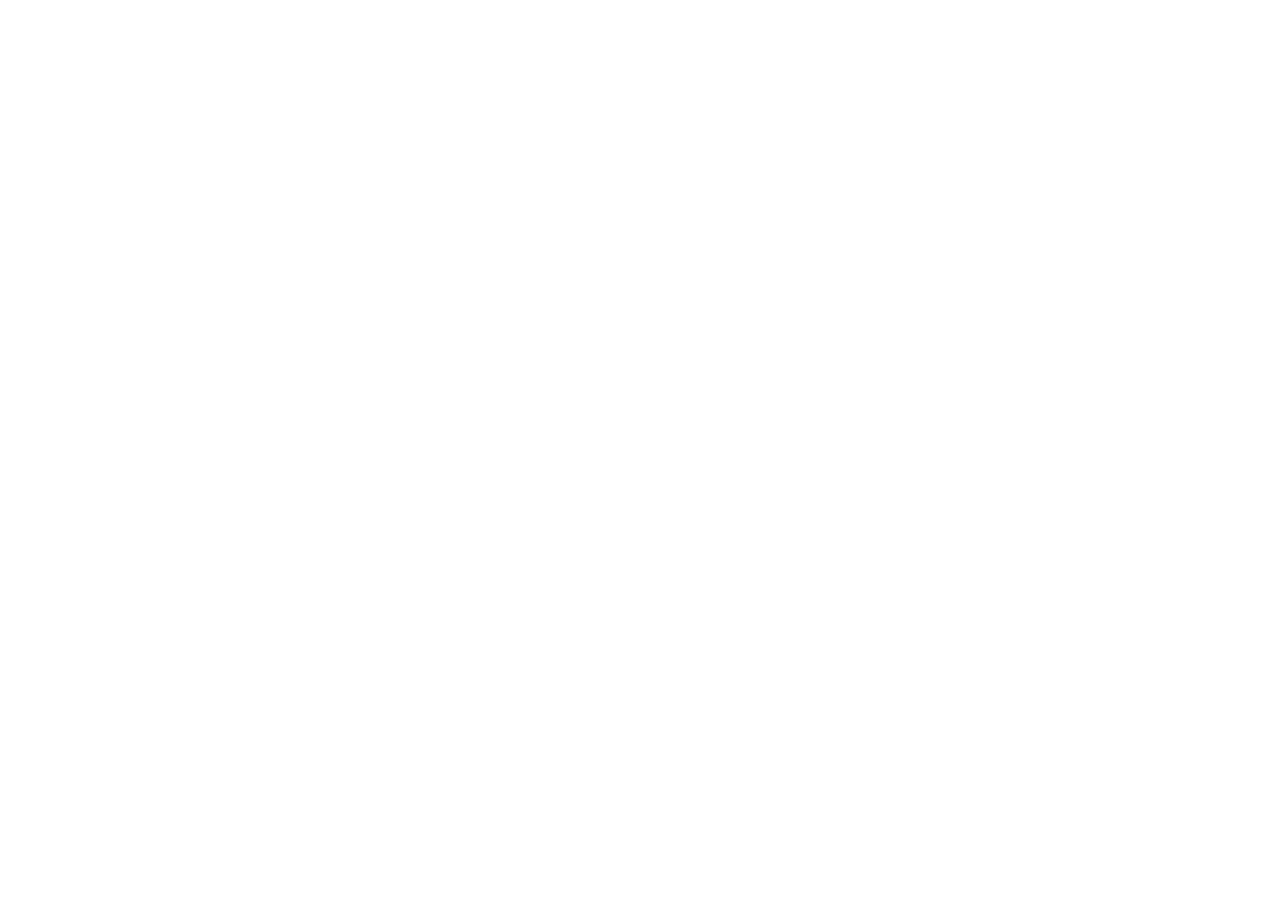
==== aboutme.html @ bd8b2602 "Changes to be committed: 	renamed:    TirelessTracker.html -> aboutme.html 	new file:   errorpage.ht" ====
<!DOCTYPE html>
<html lang="en">
<meta charset="UTF-8">
<title>Tireless Tracker - About Us</title>
<meta name="viewport" content="width=device-width,initial-scale=1">
<link rel="stylesheet" href="stylesheet.css">
<script src="myscripts.js"></script> 
<body>
    <header>
        
    </header>
    <main>

    </main>
    <footer>

    </footer>
</body>
</html>
---- stylesheet.css ----
html, body, div, span, applet, object, iframe, h1, h2, h3, h4, h5, h6, p, blockquote, pre, a, abbr, acronym, address, big, cite, code, del, dfn, em, img, ins, kbd, q, s, samp, small, strike, strong, sub, sup, tt, var, b, u, i, center, dl, dt, dd, ol, ul, li, fieldset, form, label, legend, table, caption, tbody, tfoot, thead, tr, th, td, article, aside, canvas, details, embed, figure, figcaption, footer, header, hgroup, menu, nav, output, ruby, section, summary, time, mark, audio, video 
{
	margin: 0;
	padding: 0;
	border: 0;
	font-size: 100%;
	font: inherit;
	vertical-align: baseline;
}
/* HTML5 display-role reset for older browsers */
article, aside, details, figcaption, figure, 
footer, header, hgroup, menu, nav, section {
	display: block;
}
body {
	line-height: 1;
}
ol, ul {
	list-style: none;
}
blockquote, q {
	quotes: none;
}
blockquote:before, blockquote:after,
q:before, q:after {
	content: '';
	content: none;
}
table {
	border-collapse: collapse;
	border-spacing: 0;
}

/* CSS RESET */
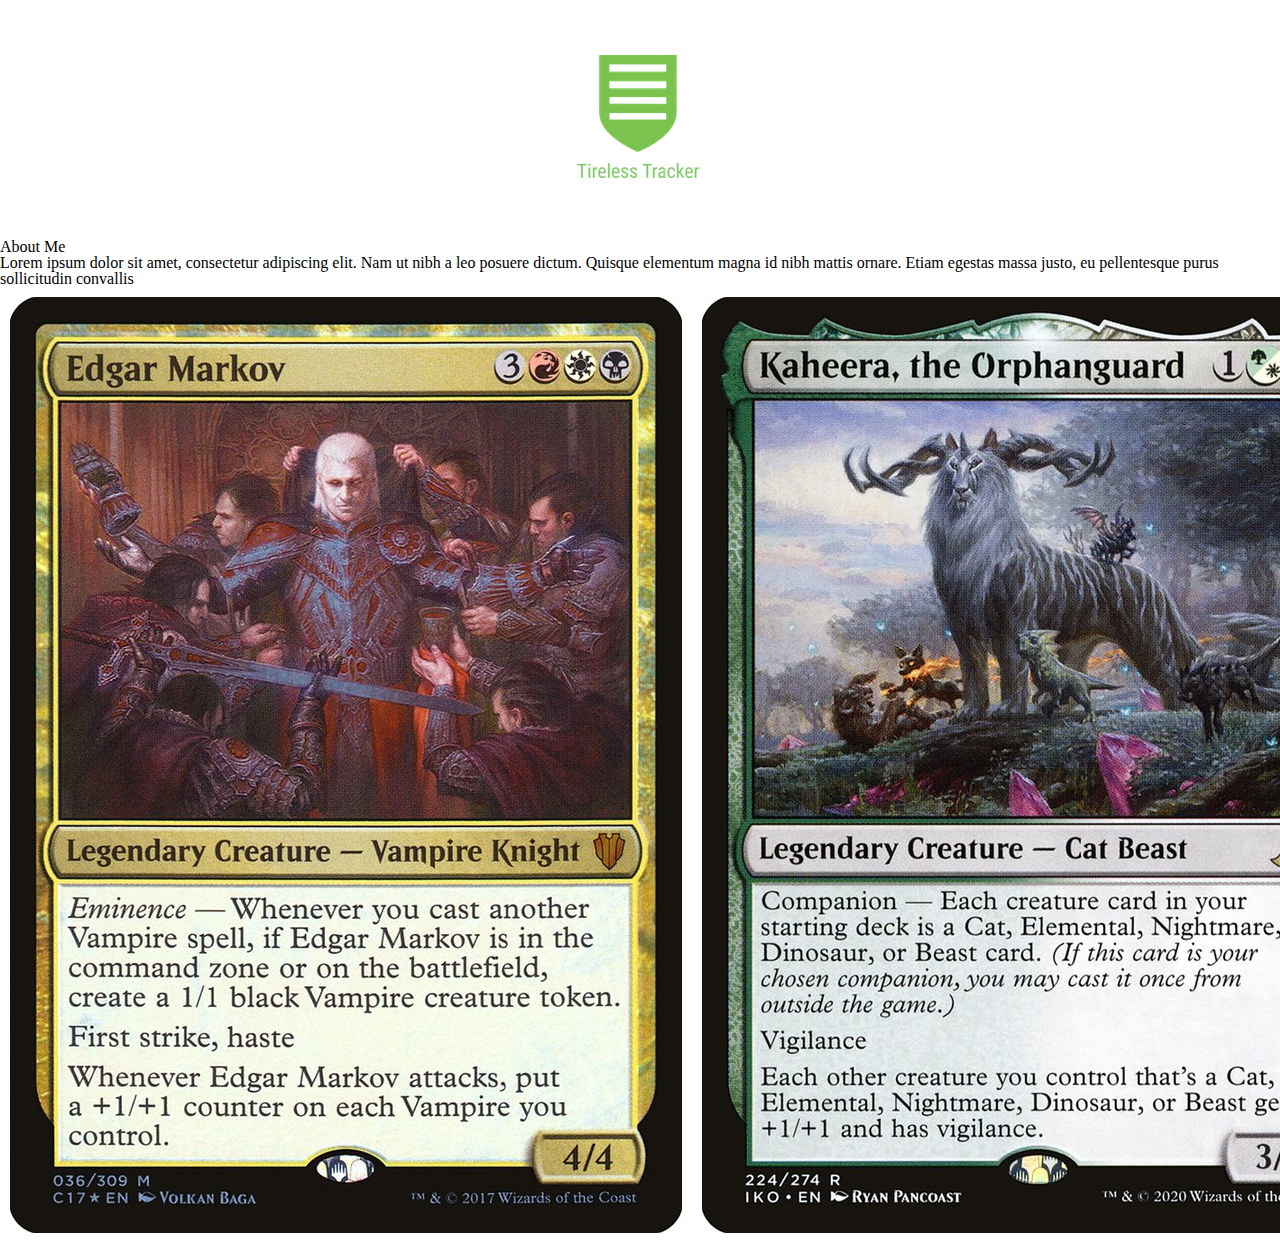
==== commit 3b07804a: "Changes to be committed: 	modified:   aboutme.html 	new file:   images/c17-36-edgar-markov.jpg 	new " ====
--- a/aboutme.html
+++ b/aboutme.html
@@ -1,16 +1,25 @@
 <!DOCTYPE html>
 <html lang="en">
-<meta charset="UTF-8">
-<title>Tireless Tracker - About Us</title>
-<meta name="viewport" content="width=device-width,initial-scale=1">
-<link rel="stylesheet" href="stylesheet.css">
-<script src="myscripts.js"></script> 
+<head>
+    <meta charset="UTF-8">
+    <title>Tireless Tracker</title>
+    <meta name="viewport" content="width=device-width,initial-scale=1">
+    <link rel="stylesheet" href="stylesheet.css">
+    <script src="myscripts.js"></script>
+</head>
 <body>
     <header>
-        
+        <a href="index.html"><img src="images/TirelessTrackerLogo.png"></a>
     </header>
     <main>
-
+        <h1>About Me</h1>
+        <p>Lorem ipsum dolor sit amet, consectetur adipiscing elit. Nam ut nibh a leo posuere dictum. Quisque elementum magna id nibh mattis ornare. Etiam egestas massa justo, eu pellentesque purus sollicitudin convallis</p>
+        <div id="aboutme_cards">
+            <img src="images/c17-36-edgar-markov.jpg" alt="Edgar Markov">
+            <img src="images/iko-224-kaheera-the-orphanguard.jpg" alt="Kaheera the Orhpanguard">
+            <img src="images/lci-229-gishath-sun-s-avatar.jpg" alt="Gishath, Sun's Avatar">
+            <img src="images/otc-235-niv-mizzet-parun.jpg" alt="Niv Mizzet, Parun">
+        </div>
     </main>
     <footer>
 
--- a/stylesheet.css
+++ b/stylesheet.css
@@ -33,3 +33,151 @@
 
 /* CSS RESET */
 
+/* Shared CSS */
+
+header {
+	display: flex;
+	justify-content: center;
+	padding: 2.5rem 0 2.5rem;
+}
+
+/* Login form */
+form {
+	border: 3px solid #f1f1f1;
+}
+
+input[type=text], input[type=password] {
+	width: 100%;
+	padding: 12px 20px;
+	margin: 8px 0;
+	display: inline-block;
+	border: 1px solid #ccc;
+	box-sizing: border-box;
+}
+
+button {
+	background-color: #04AA6D;
+	color: white;
+	padding: 14px 20px;
+	margin: 8px 0;
+	border: none;
+	cursor: pointer;
+	width: 100%;
+}
+
+button:hover {
+	opacity: 0.8;
+}
+
+.cancelbtn {
+	width: auto;
+	padding: 10px 18px;
+	background-color: #f44336;
+}
+
+.imgcontainer {
+	text-align: center;
+	margin: 24px 0 12px 0;
+}
+
+img.avatar {
+	width: 40%;
+	border-radius: 50%;
+}
+
+.container {
+	padding: 16px;
+}
+
+span.psw {
+	float: right;
+	padding-top: 16px;
+}
+
+iframe {
+	padding-left: 15px;
+}
+
+#main_build {
+	display: flex;
+
+}
+
+#aboutme_cards{
+	display: flex;
+	align-content: space-between;
+}
+
+#aboutme_cards img{
+	width:100%;
+	padding: 10px 10px 10px 10px;
+}
+
+@media screen and (max-width: 300px) {
+	span.psw {
+		display: block;
+		float: none;
+		}
+	.cancelbtn {
+		width: 100%;
+	}
+} 
+
+/* registration form  */
+
+.form-container {
+	min-height: 100vh;
+	display: flex;
+	align-items: center;
+	justify-content: center;
+	padding: 20px;
+	padding-bottom: 60px;
+	background: #eee
+}
+
+.form-container form {
+	padding: 20px;
+	border-radius: 5px;
+	box-shadow: 0 5px 10px #29292929;
+	background: #fff;
+	text-align: center;
+}
+
+.form-container form h3 {
+	font-size: 30px;
+	text-transform: uppercase;
+	margin-bottom: 10px;
+	color: #333;
+}
+
+.form-container form input, .form-container form select {
+	width: 100%;
+	padding: 10px 12px;
+	font-size: 15px;
+	margin: 8px 0;
+	background: #eee;
+	border-radius: 5px;
+}
+
+.form-container form .form-btn {
+	background: #fbd0d9;
+	color: crimson;
+	text-transform: capitalize;
+	font-size: 20px;
+	cursor: pointer;
+}
+
+.form-container form .form-btn:hover {
+	background: crimson;
+	color: #fff;
+}
+
+.form-container form p {
+	margin-top: 10px;
+	font-size: 20px;
+	color: #333;
+}
+
+.form-container form p a{
+	color: crimson
+}